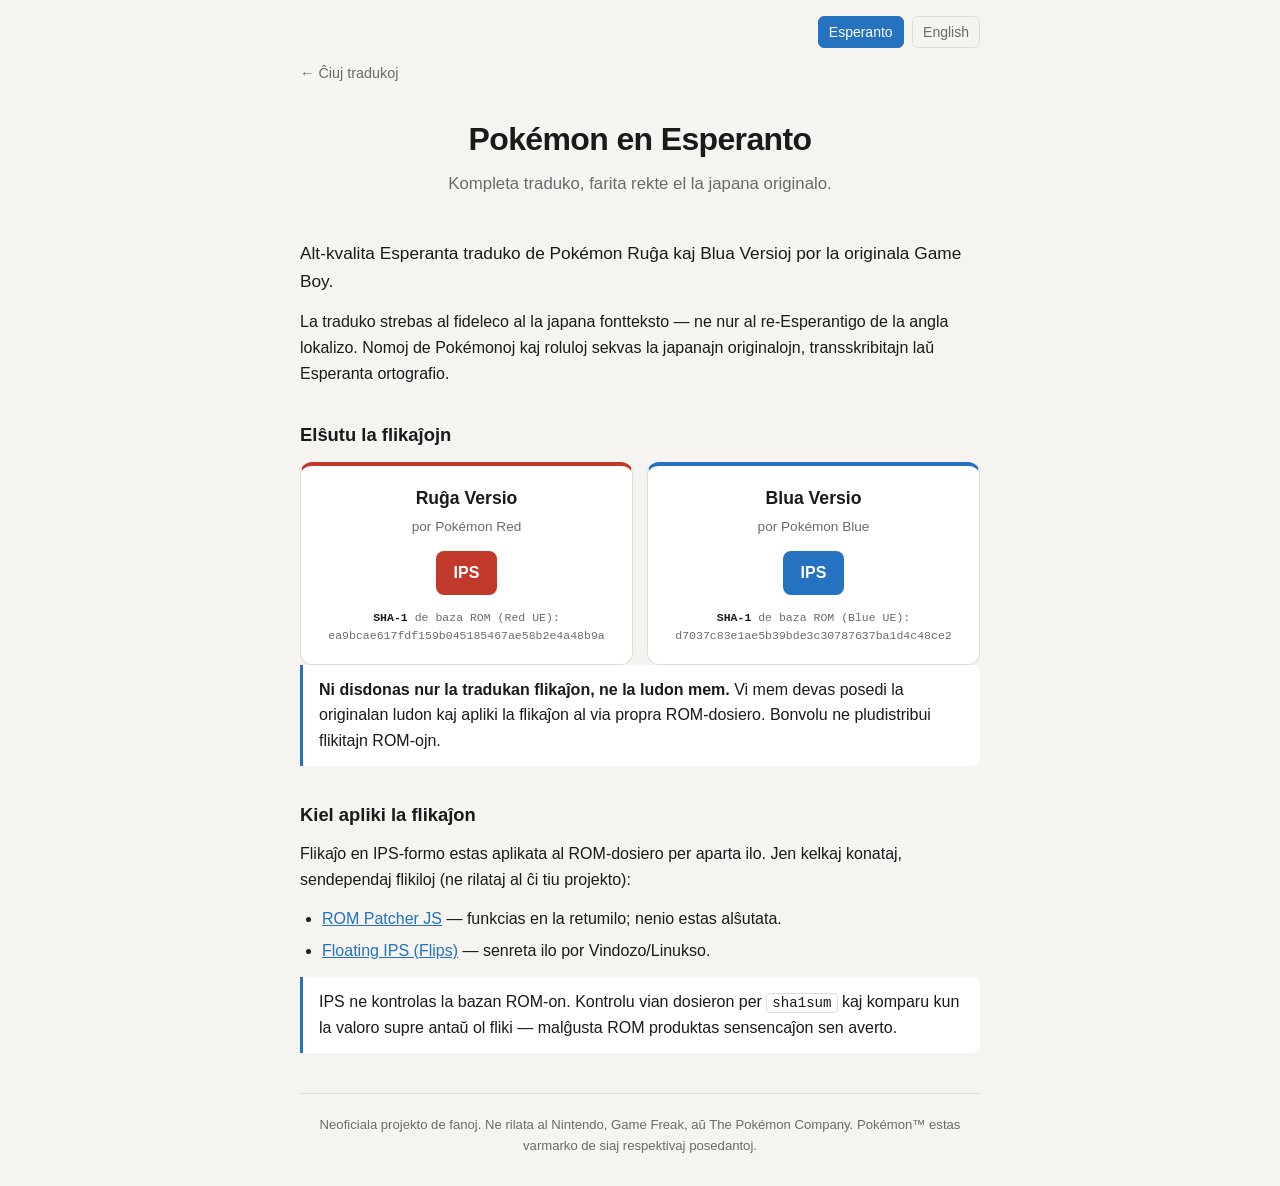
==== pokemon_g1/index.html @ 91d13a3d "Restructure into multi-project hub (assets, pokemon_g1/) Replaces the flat single-page layout with a" ====
<!DOCTYPE html>
<html lang="eo">
<head>
<meta charset="utf-8">
<meta name="viewport" content="width=device-width, initial-scale=1">
<title>Pokémon en Esperanto — Ruĝa &amp; Blua Versio</title>
<link rel="stylesheet" href="../assets/style.css">
</head>
<body class="lang-eo">
<div class="wrap">

  <div class="langbar">
    <button id="btn-eo" aria-pressed="true" onclick="setLang('eo')">Esperanto</button>
    <button id="btn-en" aria-pressed="false" onclick="setLang('en')">English</button>
  </div>

  <a class="back" href="../">← <span class="eo">Ĉiuj tradukoj</span><span class="en">All translations</span></a>

  <header>
    <h1>Pokémon en Esperanto</h1>
    <p class="tagline">
      <span class="eo">Kompleta traduko, farita rekte el la japana originalo.</span>
      <span class="en">A complete translation, made directly from the original Japanese.</span>
    </p>
  </header>

  <section>
    <p class="lead">
      <span class="eo">Alt-kvalita Esperanta traduko de Pokémon Ruĝa kaj Blua
        Versioj por la originala Game Boy.</span>
      <span class="en">A high-quality Esperanto translation of Pokémon Red and Blue
        Versions for the original Game Boy.</span>
    </p>
    <p>
      <span class="eo">La traduko strebas al fideleco al la japana fontteksto —
        ne nur al re-Esperantigo de la angla lokalizo. Nomoj de Pokémonoj kaj
        roluloj sekvas la japanajn originalojn, transskribitajn laŭ Esperanta
        ortografio.</span>
      <span class="en">The translation aims for fidelity to the Japanese source
        text — not merely an Esperanto rendering of the English localization.
        Pokémon and character names follow the Japanese originals, transliterated
        into Esperanto orthography.</span>
    </p>
  </section>

  <section>
    <h2><span class="eo">Elŝutu la flikaĵojn</span><span class="en">Download the patches</span></h2>
    <div class="downloads">
      <div class="card red">
        <h3>Ruĝa Versio</h3>
        <p class="sub"><span class="eo">por Pokémon Red</span><span class="en">for Pokémon Red</span></p>
        <a class="dl" href="pokemon-ruga-versio-esperanto.ips" download>IPS</a>
        <span class="hash"><b>SHA-1</b> de baza ROM (Red UE):<br>ea9bcae617fdf159b045185467ae58b2e4a48b9a</span>
      </div>
      <div class="card blue">
        <h3>Blua Versio</h3>
        <p class="sub"><span class="eo">por Pokémon Blue</span><span class="en">for Pokémon Blue</span></p>
        <a class="dl" href="pokemon-blua-versio-esperanto.ips" download>IPS</a>
        <span class="hash"><b>SHA-1</b> de baza ROM (Blue UE):<br>d7037c83e1ae5b39bde3c30787637ba1d4c48ce2</span>
      </div>
    </div>
    <p class="note">
      <span class="eo"><b>Ni disdonas nur la tradukan flikaĵon, ne la ludon mem.</b>
        Vi mem devas posedi la originalan ludon kaj apliki la flikaĵon al via
        propra ROM-dosiero. Bonvolu ne pludistribui flikitajn ROM-ojn.</span>
      <span class="en"><b>We distribute only the translation patch, not the game
        itself.</b> You must own the original game and apply the patch to your own
        ROM file. Please do not redistribute patched ROMs.</span>
    </p>
  </section>

  <section>
    <h2><span class="eo">Kiel apliki la flikaĵon</span><span class="en">How to apply the patch</span></h2>
    <p>
      <span class="eo">Flikaĵo en IPS-formo estas aplikata al ROM-dosiero per
        aparta ilo. Jen kelkaj konataj, sendependaj fliki­loj (ne rilataj al ĉi
        tiu projekto):</span>
      <span class="en">An IPS patch is applied to a ROM file using a separate
        tool. Here are some well-known, independent patchers (not affiliated with
        this project):</span>
    </p>
    <ul>
      <li><a href="https://www.marcrobledo.com/RomPatcher.js/" rel="noopener noreferrer" target="_blank">ROM Patcher JS</a>
        — <span class="eo">funkcias en la retumilo; nenio estas alŝutata.</span><span class="en">runs in your browser; nothing is uploaded.</span></li>
      <li><a href="https://github.com/Alcaro/Flips" rel="noopener noreferrer" target="_blank">Floating IPS (Flips)</a>
        — <span class="eo">senreta ilo por Vindozo/Linukso.</span><span class="en">offline tool for Windows/Linux.</span></li>
    </ul>
    <p class="note">
      <span class="eo">IPS ne kontrolas la bazan ROM-on. Kontrolu vian dosieron
        per <code>sha1sum</code> kaj komparu kun la valoro supre antaŭ ol fliki —
        malĝusta ROM produktas sensencaĵon sen averto.</span>
      <span class="en">IPS does not validate the base ROM. Check your file with
        <code>sha1sum</code> and compare it to the value above before patching — the
        wrong ROM silently produces garbage.</span>
    </p>
  </section>

  <footer>
    <p>
      <span class="eo">Neoficiala projekto de fanoj. Ne rilata al Nintendo,
        Game Freak, aŭ The Pokémon Company.</span>
      <span class="en">Unofficial fan project. Not affiliated with Nintendo,
        Game Freak, or The Pokémon Company.</span>
      Pokémon™ <span class="eo">estas varmarko de siaj respektivaj posedantoj.</span><span class="en">is a trademark of its respective owners.</span>
    </p>
  </footer>

</div>
<script src="../assets/site.js"></script>
</body>
</html>
---- assets/style.css ----
/* Shared theme for the Esperanto game-translation hub.
   Used by the hub landing page and every per-project page. */
:root {
  --bg: #f5f4f0;
  --fg: #1a1a1a;
  --muted: #6b6b6b;
  --card: #ffffff;
  --border: #e0ddd6;
  --red: #c0392b;
  --blue: #2472c0;
  --accent: #2472c0;
}
@media (prefers-color-scheme: dark) {
  :root {
    --bg: #16171a;
    --fg: #e8e6e1;
    --muted: #9a978f;
    --card: #1f2125;
    --border: #33353b;
    --red: #e05b4c;
    --blue: #55a0e6;
    --accent: #55a0e6;
  }
}
* { box-sizing: border-box; }
html { -webkit-text-size-adjust: 100%; }
body {
  margin: 0;
  font: 16px/1.6 -apple-system, BlinkMacSystemFont, "Segoe UI", Roboto, Helvetica, Arial, sans-serif;
  background: var(--bg);
  color: var(--fg);
}
.wrap { max-width: 720px; margin: 0 auto; padding: 0 20px; }
a { color: var(--accent); }

/* language toggle */
.langbar { text-align: right; padding-top: 16px; }
.langbar button {
  font: inherit; font-size: 14px; cursor: pointer;
  background: none; border: 1px solid var(--border); color: var(--muted);
  border-radius: 6px; padding: 4px 10px; margin-left: 4px;
}
.langbar button[aria-pressed="true"] {
  color: #fff; background: var(--accent); border-color: var(--accent);
}
body.lang-eo .en { display: none; }
body.lang-en .eo { display: none; }

/* back link */
.back { display: inline-block; margin: 14px 0 0; font-size: 0.9rem; color: var(--muted); text-decoration: none; }
.back:hover { color: var(--accent); }

header { text-align: center; padding: 28px 0 8px; }
h1 { font-size: 2rem; margin: 0 0 6px; letter-spacing: -0.02em; }
.tagline { color: var(--muted); font-size: 1.05rem; margin: 0; }

section { margin: 34px 0; }
h2 { font-size: 1.15rem; margin: 0 0 12px; }
p { margin: 0 0 14px; }
.lead { font-size: 1.08rem; }
.center { text-align: center; }

/* project list (hub) */
.projects { display: grid; gap: 14px; }
.project {
  display: block; text-decoration: none; color: inherit;
  border: 1px solid var(--border); background: var(--card);
  border-radius: 12px; padding: 18px 20px; transition: border-color 0.15s;
}
.project:hover { border-color: var(--accent); }
.project h3 { margin: 0 0 4px; font-size: 1.15rem; }
.project .meta { color: var(--muted); font-size: 0.9rem; }
.project .go { float: right; color: var(--accent); font-weight: 600; }
.badge {
  display: inline-block; font-size: 0.72rem; font-weight: 600;
  padding: 2px 8px; border-radius: 20px; vertical-align: middle; margin-left: 8px;
}
.badge.ready { background: rgba(39,114,192,0.14); color: var(--accent); }
.badge.planned { background: var(--border); color: var(--muted); }

/* download cards (project pages) */
.downloads { display: grid; gap: 14px; grid-template-columns: 1fr 1fr; }
@media (max-width: 520px) { .downloads { grid-template-columns: 1fr; } }
.card {
  border: 1px solid var(--border); background: var(--card);
  border-radius: 12px; padding: 18px; text-align: center;
}
.card.red { border-top: 4px solid var(--red); }
.card.blue { border-top: 4px solid var(--blue); }
.card h3 { margin: 0 0 4px; font-size: 1.1rem; }
.card .sub { color: var(--muted); font-size: 0.85rem; margin: 0 0 14px; }
.dl {
  display: inline-block; text-decoration: none; font-weight: 600;
  color: #fff; border-radius: 8px; padding: 9px 18px; background: var(--accent);
}
.card.red .dl { background: var(--red); }
.card.blue .dl { background: var(--blue); }
.hash {
  display: block; margin-top: 14px; font-size: 0.72rem; color: var(--muted);
  word-break: break-all; font-family: ui-monospace, SFMono-Regular, Menlo, monospace;
}
.hash b { color: var(--fg); font-weight: 600; }

ol, ul { margin: 0 0 14px; padding-left: 22px; }
li { margin-bottom: 6px; }
code {
  font-family: ui-monospace, SFMono-Regular, Menlo, monospace;
  font-size: 0.88em; background: var(--card);
  border: 1px solid var(--border); border-radius: 4px; padding: 1px 5px;
}
.note {
  border-left: 3px solid var(--accent); background: var(--card);
  padding: 12px 16px; border-radius: 0 8px 8px 0; margin: 0 0 14px;
}
footer {
  margin: 40px 0 30px; padding-top: 20px; border-top: 1px solid var(--border);
  color: var(--muted); font-size: 0.82rem; text-align: center;
}
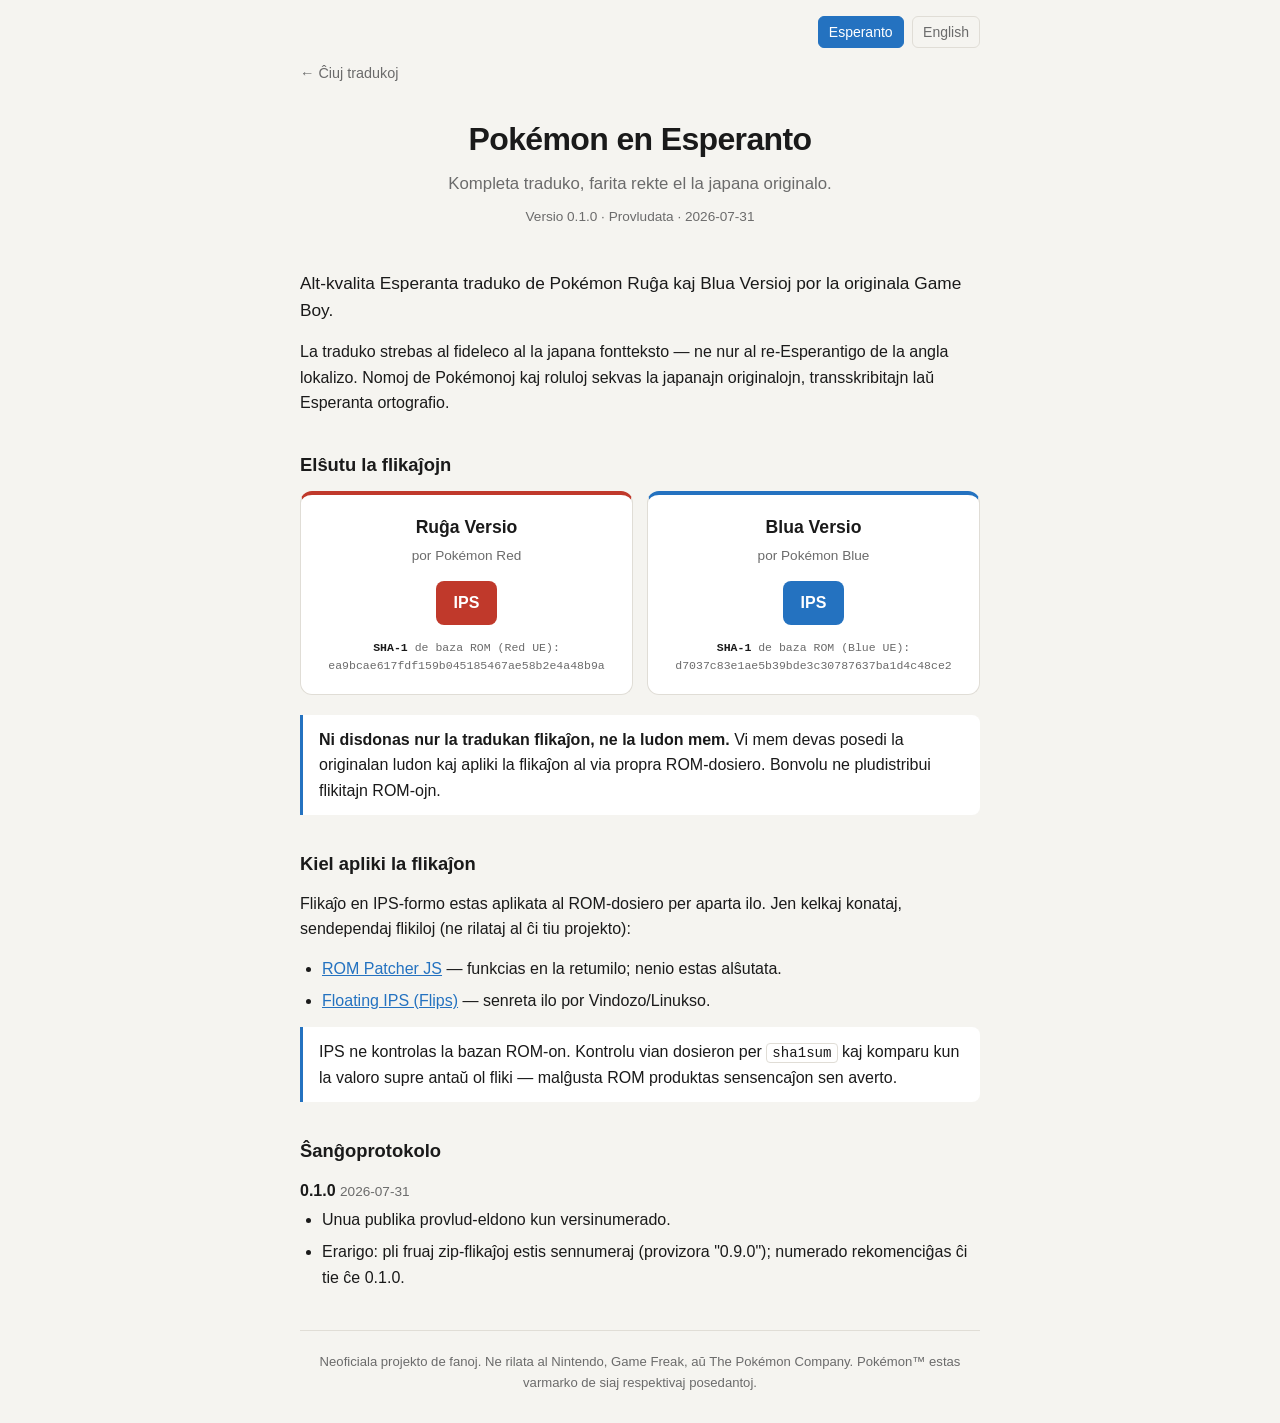
==== commit 44945291: "Show version, status, and changelog (from version.js) Project page renders a version line + changelo" ====
--- a/pokemon_g1/index.html
+++ b/pokemon_g1/index.html
@@ -22,6 +22,7 @@
       <span class="eo">Kompleta traduko, farita rekte el la japana originalo.</span>
       <span class="en">A complete translation, made directly from the original Japanese.</span>
     </p>
+    <p class="version-line" id="version-line"></p>
   </header>
 
   <section>
@@ -95,6 +96,11 @@
     </p>
   </section>
 
+  <section id="changelog-section" hidden>
+    <h2><span class="eo">Ŝanĝoprotokolo</span><span class="en">Changelog</span></h2>
+    <div id="changelog"></div>
+  </section>
+
   <footer>
     <p>
       <span class="eo">Neoficiala projekto de fanoj. Ne rilata al Nintendo,
@@ -106,6 +112,31 @@
   </footer>
 
 </div>
+<script src="version.js"></script>
 <script src="../assets/site.js"></script>
+<script>
+(function () {
+  var d = (window.EO_VERSIONS || {})["pokemon_g1"];
+  if (!d) return;
+  function esc(s) { return String(s).replace(/[&<>]/g, function (c) { return { "&": "&amp;", "<": "&lt;", ">": "&gt;" }[c]; }); }
+  function statusLabel(v) { return parseInt(v, 10) >= 1 ? ["Kompleta", "Complete"] : ["Provludata", "Playtesting"]; }
+  var sl = statusLabel(d.version);
+  var vl = document.getElementById("version-line");
+  if (vl) vl.innerHTML = "Versio " + esc(d.version) + " · <span class=\"eo\">" + sl[0] + "</span><span class=\"en\">" + sl[1] + "</span> · " + esc(d.date);
+  var cl = document.getElementById("changelog");
+  if (cl && d.changelog) {
+    d.changelog.forEach(function (e) {
+      var notes = e.notes.map(function (n) {
+        return "<li><span class=\"eo\">" + esc(n.eo) + "</span><span class=\"en\">" + esc(n.en) + "</span></li>";
+      }).join("");
+      var div = document.createElement("div");
+      div.className = "cl-entry";
+      div.innerHTML = "<h3>" + esc(e.version) + " <span class=\"cl-date\">" + esc(e.date) + "</span></h3><ul>" + notes + "</ul>";
+      cl.appendChild(div);
+    });
+    document.getElementById("changelog-section").hidden = false;
+  }
+})();
+</script>
 </body>
 </html>
--- a/assets/style.css
+++ b/assets/style.css
@@ -54,6 +54,12 @@
 h1 { font-size: 2rem; margin: 0 0 6px; letter-spacing: -0.02em; }
 .tagline { color: var(--muted); font-size: 1.05rem; margin: 0; }
 
+.version-line { color: var(--muted); font-size: 0.85rem; margin: 8px 0 0; }
+.cl-entry { margin-bottom: 16px; }
+.cl-entry h3 { font-size: 1rem; margin: 0 0 4px; }
+.cl-entry .cl-date { color: var(--muted); font-weight: 400; font-size: 0.85rem; }
+.cl-entry ul { margin: 0; }
+
 section { margin: 34px 0; }
 h2 { font-size: 1.15rem; margin: 0 0 12px; }
 p { margin: 0 0 14px; }
@@ -79,7 +85,7 @@
 .badge.planned { background: var(--border); color: var(--muted); }
 
 /* download cards (project pages) */
-.downloads { display: grid; gap: 14px; grid-template-columns: 1fr 1fr; }
+.downloads { display: grid; gap: 14px; grid-template-columns: 1fr 1fr; margin-bottom: 20px; }
 @media (max-width: 520px) { .downloads { grid-template-columns: 1fr; } }
 .card {
   border: 1px solid var(--border); background: var(--card);
